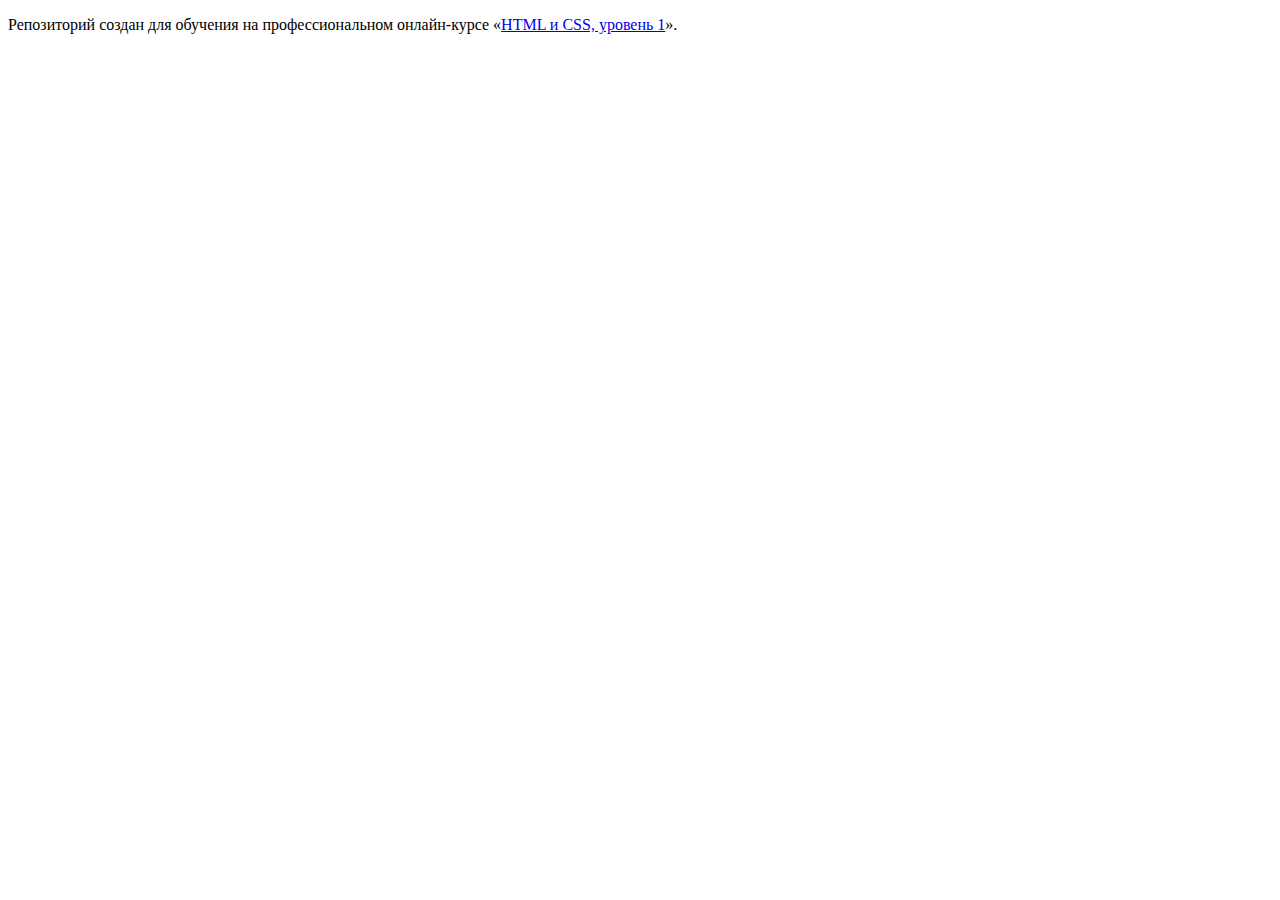
==== index.html @ 2752e054 ":hatching_chick:" ====
<!DOCTYPE html>
<html lang="ru">
  <head>
    <meta charset="utf-8">
    <title>HTML Academy: Девайс</title>
  </head>
  <body>

    <p>Репозиторий создан для обучения на профессиональном онлайн‑курсе «<a href="https://htmlacademy.ru/intensive/htmlcss">HTML и CSS, уровень 1</a>».</p>

  </body>
</html>
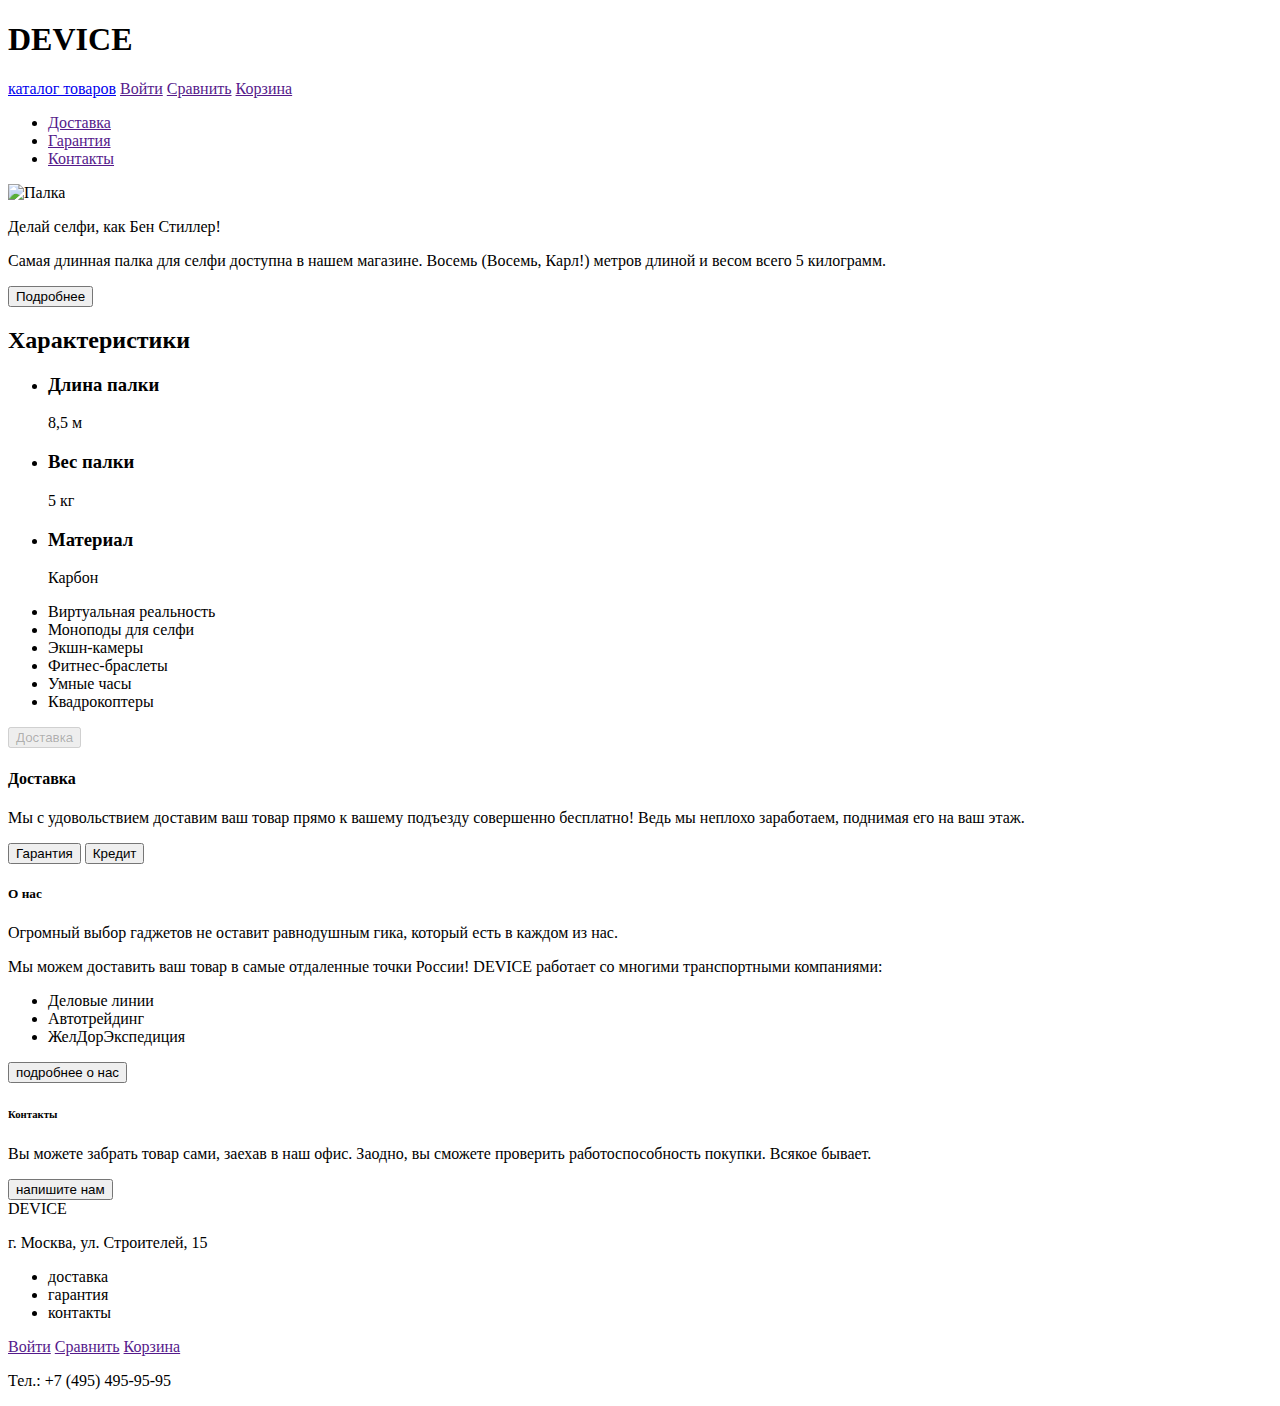
==== commit b6927c51: "разметка главной страницы" ====
--- a/index.html
+++ b/index.html
@@ -4,9 +4,97 @@
     <meta charset="utf-8">
     <title>HTML Academy: Девайс</title>
   </head>
+
   <body>
-
-    <p>Репозиторий создан для обучения на профессиональном онлайн‑курсе «<a href="https://htmlacademy.ru/intensive/htmlcss">HTML и CSS, уровень 1</a>».</p>
+    <header>
+      <nav>
+    <h1>DEVICE</h1>
+    <a href="catalog.html">каталог товаров</a>
+    <a href="">Войти</a>
+    <a href="">Сравнить</a>
+    <a href="">Корзина</a>
+    <ul>
+      <li><a href="">Доставка</a></li>
+      <li><a href="">Гарантия</a></li>
+      <li><a href="">Контакты</a></li>
+    </ul>
+  </nav>
+    </header>
+    <main>
+      <aside><img src="https://via.placeholder.com/150x100" alt="Палка"></aside>
+      <section>
+    <p>Делай селфи, как Бен Стиллер!</p>
+    <p>Самая длинная палка для селфи доступна в нашем магазине. Восемь (Восемь, Карл!) метров длиной и весом всего 5 килограмм.</p>
+      <button type="button">Подробнее</button>
+        </section>
+      <section>
+        <h2>Характеристики</h2>
+        <ul>
+          <li>
+          <h3>Длина палки</h3>
+          <p>8,5 м</p>
+        </li>
+          <li>
+          <h3>Вес палки</h3>
+          <p>5 кг</p>
+        </li>
+          <li>
+            <h3>Материал</h3>
+            <p>Карбон</p>
+          </li>
+        </ul>
+        </section>
+    <section>
+      <ul>
+        <li>Виртуальная реальность</li>
+        <li>Моноподы для селфи</li>
+        <li>Экшн-камеры</li>
+        <li>Фитнес-браслеты</li>
+        <li>Умные часы</li>
+        <li>Квадрокоптеры</li>
+      </ul>
+    </section>
+    <section>
+      <button type="button" disabled>Доставка</button>
+      <h4>Доставка</h4>
+      <p> Мы с удовольствием доставим ваш товар прямо к вашему подъезду совершенно бесплатно! Ведь мы неплохо заработаем, поднимая его на ваш этаж. </p>
+      <button type="button">Гарантия</button>
+      <button type="button">Кредит</button>
+    </section>
+    <section>
+      <h5>О нас</h5>
+      <p>Огромный выбор гаджетов не оставит равнодушным гика, который есть в каждом из нас.</p>
+      <p>Мы можем доставить ваш товар в самые отдаленные точки России! DEVICE работает со многими транспортными компаниями: </p>
+      <ul>
+        <li>Деловые линии</li>
+        <li>Автотрейдинг</li>
+        <li>ЖелДорЭкспедиция</li>
+      </ul>
+      <button type="button">подробнее о нас</button>
+    </section>
+    <section>
+      <h6>Контакты</h6>
+      <p>Вы можете забрать товар сами, заехав в наш офис. Заодно, вы сможете проверить работоспособность покупки. Всякое бывает.</p>
+      <button type="button">напишите нам</button>
+    </section>
+</main>
 
   </body>
+  <footer>
+    <section>
+    <h7>DEVICE</h7>
+    <p> г. Москва, ул. Строителей, 15 </p>
+  </section>
+  <section>
+    <ul>
+      <li>доставка</li>
+      <li>гарантия</li>
+      <li>контакты</li>
+    </ul>
+  </section>
+  <a href="">Войти</a>
+  <a href="">Сравнить</a>
+  <a href="">Корзина</a>
+  <p>Тел.: +7 (495) 495-95-95</p>
+</footer>
 </html>
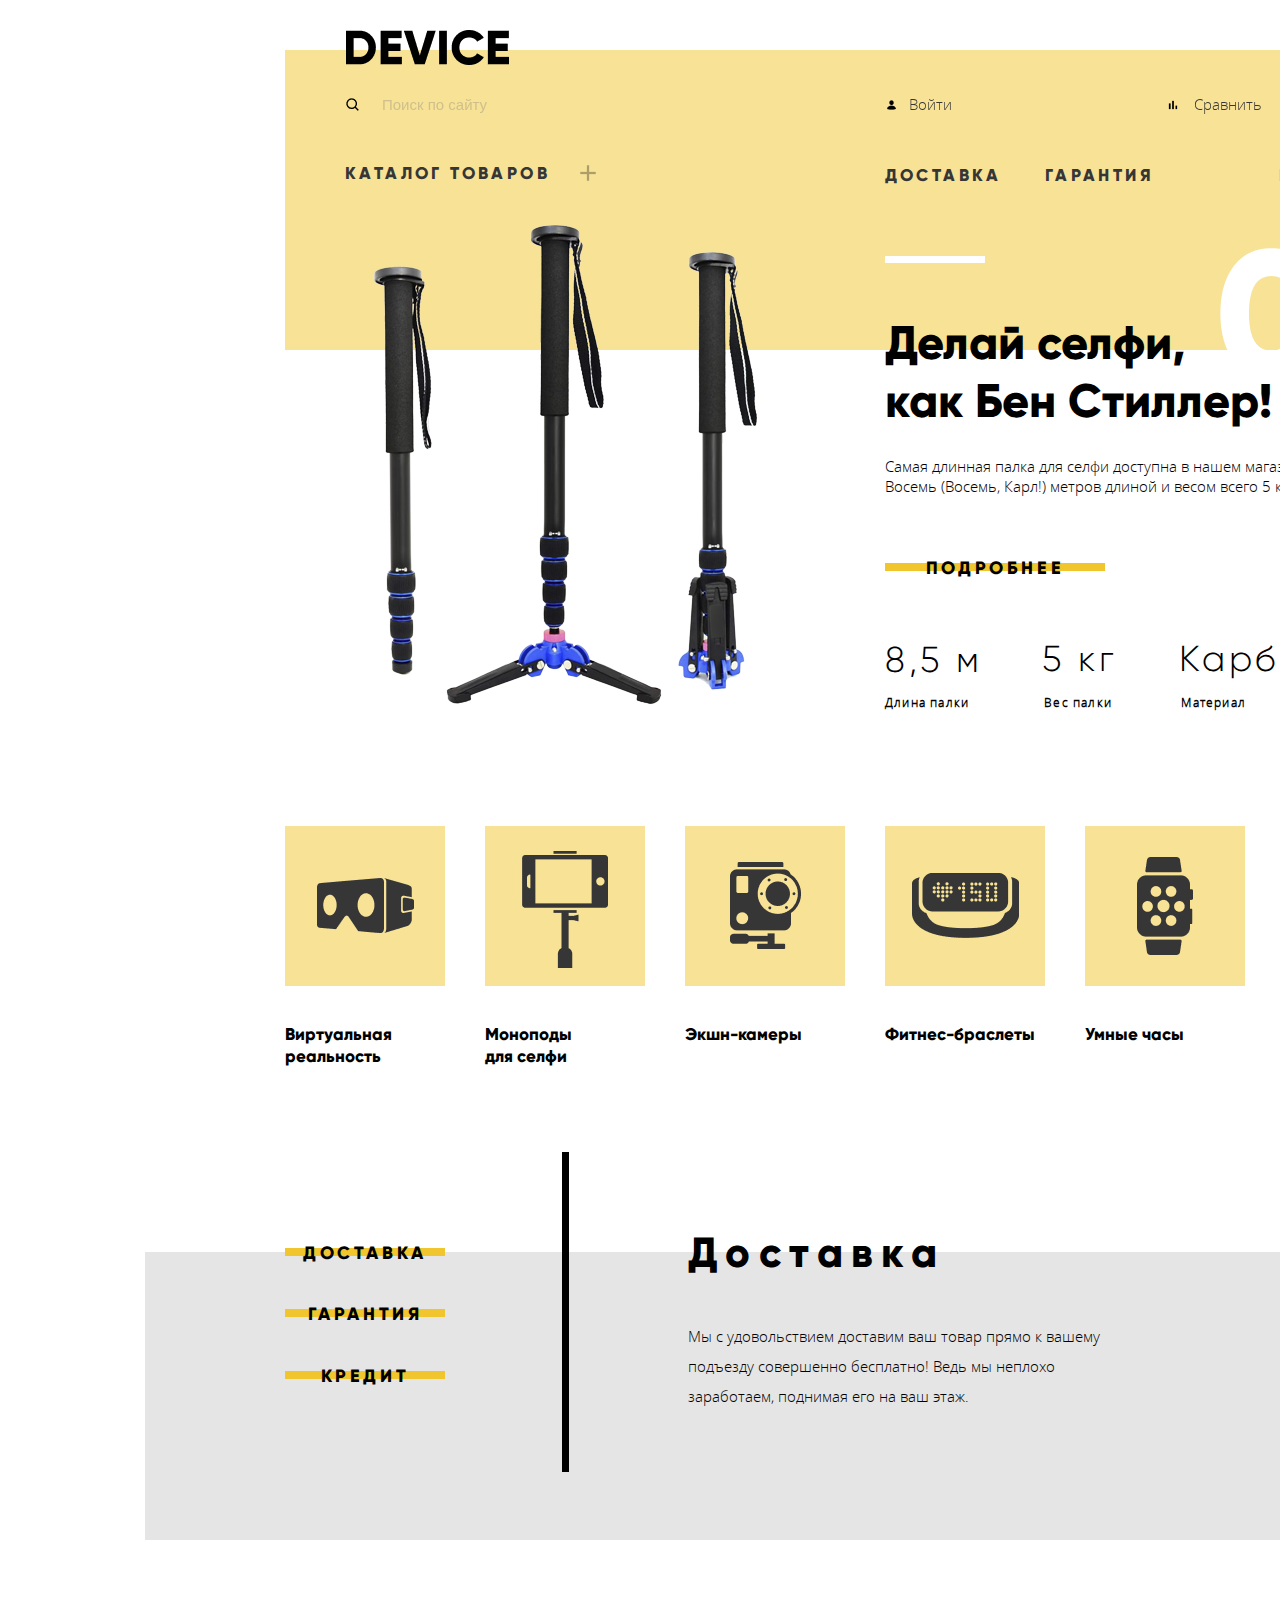
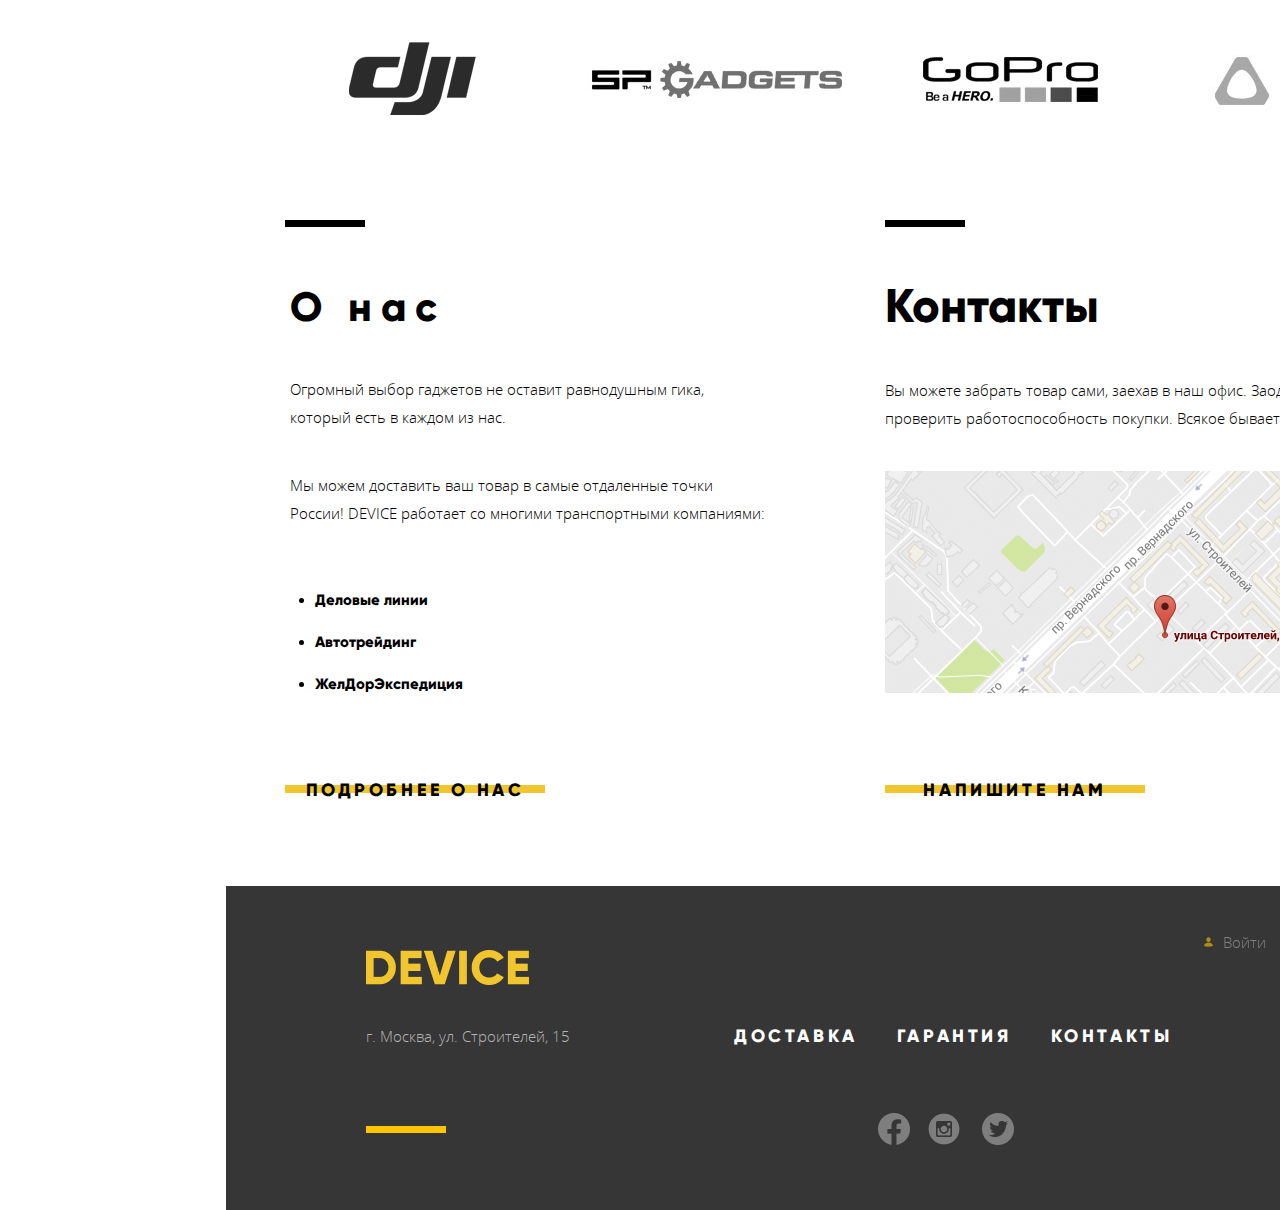
==== commit f42450ff: "1" ====
--- a/index.html
+++ b/index.html
@@ -1,100 +1,189 @@
 <!DOCTYPE html>
-<html lang="ru">
+<html class="page" lang="ru">
   <head>
     <meta charset="utf-8">
     <title>HTML Academy: Девайс</title>
+    <link rel="stylesheet" href="css/style.css">
   </head>
-
-  <body>
-    <header>
-      <nav>
-    <h1>DEVICE</h1>
-    <a href="catalog.html">каталог товаров</a>
-    <a href="">Войти</a>
-    <a href="">Сравнить</a>
-    <a href="">Корзина</a>
-    <ul>
-      <li><a href="">Доставка</a></li>
-      <li><a href="">Гарантия</a></li>
-      <li><a href="">Контакты</a></li>
+  <body class="page-body">
+    <header class="main-header">
+        <aside class="dev"><img src="img/-e-logo1.png" class="rost"></aside>
+        <aside class="lupa"><img src="img/lupa.png"></aside>
+        <div class="searh-box">
+        <asied><input class="search-txt" type="text" name="" placeholder="Поиск по сайту"></asied>
+        <div class="invis hids"><button type="button" class="searh-button">Найти</button>
+        <img src="img/Line 3.png" class="line3"></img></div>
+      </div>
+      <nav class="main-navigation">
+    <div class="upper"><a style="color:#363636" class="navigation cat" href="catalog.html">каталог товаров</a>
+    <aside><img src="img/krest.png" class="krest"></aside>
+    </div>
+  <div class="site-navigation-wrapper">
+    <ul class="link-form">
+    <li class="login-link rost"><a style="color:#363636" href=""><img src="img/black-man.png" class="black ">Войти</a><li>
+    <li class="sravnit rost"><a style="color:#363636" href=""><img src="img/black-stats.png" class="black-s ">Сравнить</a></li>
+    <li class="trash rost"><a style="color:#363636" href=""><img src="img/group.png" class="black-t ">Корзина</a><li>
+  </ul>
+      <ul class="site-navigation">
+      <li class="navigation del"><a href="" style="color:#363636">Доставка</a></li>
+      <li class="navigation gar"><a href="" style="color:#363636">Гарантия</a></li>
+      <li class="navigation kon"><a href="" style="color:#363636">Контакты</a></li>
     </ul>
+  </div>
   </nav>
+    <img class="Rectangle2" src="img/Rectangle 2.png">
+    <img class="figure" src="img/01.png">
     </header>
-    <main>
-      <aside><img src="https://via.placeholder.com/150x100" alt="Палка"></aside>
-      <section>
-    <p>Делай селфи, как Бен Стиллер!</p>
-    <p>Самая длинная палка для селфи доступна в нашем магазине. Восемь (Восемь, Карл!) метров длиной и весом всего 5 килограмм.</p>
-      <button type="button">Подробнее</button>
-        </section>
-      <section>
-        <h2>Характеристики</h2>
-        <ul>
-          <li>
-          <h3>Длина палки</h3>
-          <p>8,5 м</p>
+    <main class="container">
+      <section class="card-item">
+        <aside><img class="pic" src="img/slider-1 1@2x.png" width="384px" height="486px" alt="Палка"></aside>
+      <section class="specifications">
+    <p class="description-name">Делай селфи,<br> как Бен Стиллер!</p>
+    <p class="description">Самая длинная палка для селфи доступна в нашем магазине.<br>Восемь (Восемь, Карл!) метров длиной и весом всего 5 килограмм.</p>
+      <button class="button ditail-button" type="button">Подробнее</button>
+        <ul class="specifications-list">
+          <li class="specifications-item">
+          <p class="title">8,5 м</p>
+          <h3 class="des">Длина палки</h3>
         </li>
-          <li>
-          <h3>Вес палки</h3>
-          <p>5 кг</p>
+          <li class="specifications-item">
+          <p class="title ves">5 кг</p>
+          <h3 class="des1">Вес палки</h3>
         </li>
-          <li>
-            <h3>Материал</h3>
-            <p>Карбон</p>
+          <li class="specifications-item">
+            <p class="title karbon">Карбон</p>
+            <h3 class="des2">Материал</h3>
           </li>
         </ul>
-        </section>
-    <section>
-      <ul>
-        <li>Виртуальная реальность</li>
-        <li>Моноподы для селфи</li>
-        <li>Экшн-камеры</li>
-        <li>Фитнес-браслеты</li>
-        <li>Умные часы</li>
-        <li>Квадрокоптеры</li>
+      </section>
+    </section>
+    <section class="product-type">
+      <ul class="product-list">
+        <li class="product-item"><img src="img/popular-1.png" width="97px" height="55px" class="art"></li>
+        <li class="product-item"><img src="img/popular-2.png" width="86px" height="117px" class="art risunok"></li>
+        <li class="product-item"><img src="img/popular-3.png" width="71px" height="87px" class="art"></li>
+        <li class="product-item"><img src="img/popular-4.png" width="107px" height="65px" class="art"></li>
+        <li class="product-item"><img src="img/popular-5.png" width="56px" height="98px" class="art"></li>
+        <li class="product-item"><img src="img/popular-6.png" width="132px" height="69px" class="art"></li>
+        <li class="item-name word">Виртуальная реальность</li>
+        <li class="item-name word">Моноподы <br>для селфи</li>
+        <li class="item-name word">Экшн-камеры</li>
+        <li class="item-name word">Фитнес-браслеты</li>
+        <li class="item-name word">Умные часы</li>
+        <li class="item-name word">Квадрокоптеры</li>
       </ul>
     </section>
-    <section>
-      <button type="button" disabled>Доставка</button>
-      <h4>Доставка</h4>
-      <p> Мы с удовольствием доставим ваш товар прямо к вашему подъезду совершенно бесплатно! Ведь мы неплохо заработаем, поднимая его на ваш этаж. </p>
-      <button type="button">Гарантия</button>
-      <button type="button">Кредит</button>
-    </section>
-    <section>
-      <h5>О нас</h5>
-      <p>Огромный выбор гаджетов не оставит равнодушным гика, который есть в каждом из нас.</p>
-      <p>Мы можем доставить ваш товар в самые отдаленные точки России! DEVICE работает со многими транспортными компаниями: </p>
-      <ul>
+    <div class="info-bar">
+    <section class="info">
+      <div class="info-button">
+        <ul class="info-prise">
+      <li><button class="possibility-button" type="button" autoactiv>Доставка</button></li>
+      <li class="info1"><button class="possibility-button" type="button">Гарантия</button></li>
+      <li class="info2"><button class="possibility-button" type="button">Кредит</button></li>
+    </ul>
+    </div>
+    <div><img src="img/Rectangle 12.png" width="7px" height="320px" class="Re12"></div>
+<div class="info-text">
+      <h4 class="description-name dost">Доставка</h4>
+      <p class="info-text1"> Мы с удовольствием доставим ваш товар прямо к вашему<br> подъезду совершенно бесплатно! Ведь мы неплохо<br> заработаем, поднимая его на ваш этаж. </p>
+    </div>
+</section>
+<div><img  class="mailman" src="img/delivery 2.svg" width="136px" height="164px"></div>
+</div>
+    <div class="sponsors">
+      <img src="img/logo-10.png" width="260px" height="100px" class="sponsors-pic piic1">
+      <img src="img/logo-30.png" width="260px" height="100px" class="sponsors-pic piic2">
+      <img src="img/logo-20.png" width="260px" height="100px" class="sponsors-pic piic3">
+      <img src="img/logo-40.png" width="260px" height="100px" class="sponsors-pic piic4">
+    </div>
+    <section class="history">
+    <section class="about">
+      <img src="img/Rectangle 13.png" width="80px" height="7px" class="re13">
+      <h5 class="description-name onas">О нас</h5>
+      <p class="text564">Огромный выбор гаджетов не оставит равнодушным гика,<br> который есть в каждом из нас.</p>
+      <p class="text123">Мы можем доставить ваш товар в самые отдаленные точки<br> России! DEVICE работает со многими транспортными компаниями: </p>
+      <ul class="transport-company">
         <li>Деловые линии</li>
         <li>Автотрейдинг</li>
         <li>ЖелДорЭкспедиция</li>
       </ul>
-      <button type="button">подробнее о нас</button>
+      <button class="about-button" type="button">подробнее о нас</button>
     </section>
-    <section>
-      <h6>Контакты</h6>
-      <p>Вы можете забрать товар сами, заехав в наш офис. Заодно, вы сможете проверить работоспособность покупки. Всякое бывает.</p>
-      <button type="button">напишите нам</button>
+    <section class="contact">
+      <img src="img/Rectangle 13.png" width="80px" height="7px" class="re14">
+      <h6 class="description-name title123">Контакты</h6>
+      <p class="text234">Вы можете забрать товар сами, заехав в наш офис. Заодно, вы сможете проверить работоспособность покупки. Всякое бывает.</p>
+      <aside class="map2"><img src="img/map 1.png" width="560px" height="222px" class="map"></aside>
+      <button class="write" type="button">напишите нам</button>
     </section>
+  </section>
 </main>
-
+<script src="js/script.js" type="text/javascript"></script>
   </body>
-  <footer>
-    <section>
-    <h7>DEVICE</h7>
-    <p> г. Москва, ул. Строителей, 15 </p>
-  </section>
-  <section>
-    <ul>
-      <li>доставка</li>
-      <li>гарантия</li>
-      <li>контакты</li>
+  <footer class="page-footer-main-footer">
+    <section class="footer">
+      <aside class="footer-pic"><img src="img/-e-logo.png" width="163.3px" height="34.96px" class="rost">
+      <p class="footer-text"> г. Москва, ул. Строителей, 15 </p>
+    </aside>
+  <section class="footer-navigation">
+    <ul class="manuscript-copy">
+      <li><a style="color:#FFFFFF" href="" class="rost footer-dev">доставка</a></li>
+      <li><a style="color:#FFFFFF" href="" class="rost footer-gar">гарантия</a></li>
+      <li><a style="color:#FFFFFF" href="" class="rost footer-cont">контакты</a></li>
     </ul>
-  </section>
-  <a href="">Войти</a>
-  <a href="">Сравнить</a>
-  <a href="">Корзина</a>
-  <p>Тел.: +7 (495) 495-95-95</p>
+      </section>
+      <section >
+        <ul class="exile">
+  <li><a style="color: hsl(0,0%,70%)" href="" class="rost1"><img src="img/chelovek.png" class="login-link">Войти</a></li>
+  <li><a style="color: hsl(0,0%,70%)" href="" class="rost1 sraw"><img src="img/stats.png" class="login-link">Сравнить</a></li>
+  <li><a style="color: hsl(0,0%,70%);" href="" class="rost1 trash-box"><img src="img/icon_cart.png" class="login-link">Корзина</a></li>
+</ul>
+  <p class="footer-tel">Тел.: +7 (495) 495-95-95</p>
+    </section>
+    </section>
+    <div class="social-1">
+   <ul class="social">
+      <li><a class="social-button face" href=""><img src="img/aaa.png" width="32px" height="32px" class="social-pic"></a></li>
+      <li><a class="social-button inst" href=""><img src="img/bbb.png" width="32px" height="32px" class="social-pic"></a></li>
+      <li><a class="social-button" href=""><img src="img/ccc.png" width="32px" height="32px" class="social-pic"></a></li>
+      </ul>
+      </div>
+      <aside class="Rectangle"><img src="img/Rectangle 15.png"></aside>
+      <aside class="Vector"><img src="img/Vector4.png" class="rost"></aside>
 </footer>
+<section class="modal pokaz">
+  <button type="button" class="close"></button>
+  <div class="modal-form">
+  <label for="imya" class="label">Ваше имя:</label>
+  <label for="milo" class="label">Ваш e-mail:</label>
+  <input type="name" placeholder="Имя Фамилия" id="imya" class="text-area">
+  <input type="email" placeholder="email@example.com" id="milo" class="text-area">
+</div>
+<div class="text-zone">
+<ul class="zone-list">
+  <li><label for="t" class="label">Текст письма:</label></li>
+  <li><textarea id="t" class="textarea" placeholder="В свободной форме"></textarea></li>
+</ul>
+</div>
+<button class="otpravit" type="submit">Отправить</button>
+</section>
+<section class="super-catalog pokaz">
+<ul class="list-cat1">
+  <li>Виртуальная реальность </li>
+  <li>Моноподы для селфи</li>
+  <li>Экшн-камеры</li>
+</ul>
+<ul class="list-cat2">
+  <li>Фитнес-браслеты</li>
+  <li class="um">Умные часы</li>
+</ul>
+<ul class="list-cat3">
+  <li>Квадрокоптер</li>
+</ul>
+</section>
+<section class="map-modal pokaz">
+  <button type="button" class="close-map"></button>
+  <iframe src="https://www.google.com/maps/embed?pb=!1m18!1m12!1m3!1d2249.1123749473527!2d37.52742931586162!3d55.687034004530055!2m3!1f0!2f0!3f0!3m2!1i1024!2i768!4f13.1!3m3!1m2!1s0x46b54cf65f5c8955%3A0x694710ccd55501e!2z0YPQuy4g0KHRgtGA0L7QuNGC0LXQu9C10LksIDE1LCDQnNC-0YHQutCy0LAsIDExOTMxMQ!5e0!3m2!1sru!2sru!4v1604332512023!5m2!1sru!2sru" width="964" height="562" frameborder="0" style="border:0;" allowfullscreen="" aria-hidden="false" tabindex="0" class="interactive-map"></iframe>
+</section>
+<script src="js/jjs.js" type="text/javascript"></script>
 </html>
--- a/css/style.css
+++ b/css/style.css
@@ -0,0 +1,1778 @@
+:root {
+  --special-yellow: #F7E296;
+  --basic-grey-light: #E5E5E5;
+  --basik-black: #000000;
+  --special-yellow-dark: #F0C52E;
+  --basik-dark: #363636;
+  --basic-white: #FFFFFF;
+  --special-green: #91c92f;
+}
+@font-face {
+	font-family: 'Gilroy';
+	src: url('../fonts/Gilroy-ExtraBold.woff2.eot');
+	src: local('☺'), url('../fonts/Gilroy-ExtraBold.woff2.woff') format('woff'), url('../fonts/Gilroy-ExtraBold.woff2.ttf') format('truetype'), url('../fonts/Gilroy-ExtraBold.woff2.svg') format('svg');
+	font-weight: normal;
+	font-style: normal;
+}
+@font-face {
+	font-family: 'Gilroy';
+	src: url('../fonts/Gilroy-ExtraBold.woff2.eot');
+	src: local('☺'), url('../fonts/Gilroy-ExtraBold.woff2.woff') format('woff'), url('../fonts/Gilroy-ExtraBold.woff2.ttf') format('truetype'), url('../fonts/Gilroy-ExtraBold.woff2.svg') format('svg');
+	font-weight: 800;
+	font-style: normal;
+}
+@font-face {
+  font-family: 'Open Sans';
+  src: url('../fonts/opensans.woff2');
+  src: url('../fonts/opensanslight.woff2');
+}
+@font-face {
+	font-family: 'Gilroy-Light';
+	src: url('../fonts/Radomir Tinkov - Gilroy-Light.eot');
+	src: local('☺'), url('../fonts/Radomir Tinkov - Gilroy-Light.woff') format('woff'), url('../fonts/Radomir Tinkov - Gilroy-Light.ttf') format('truetype'), url('../fonts/Radomir Tinkov - Gilroy-Light.svg') format('svg');
+	font-weight: normal;
+	font-style: normal;
+}
+
+.page{
+  font-family: "Gilroy", sans-serif;
+  height: 100%;
+  margin-top: 50px;
+}
+.page-body{
+  min-height: 100%;
+  display: grid;
+  grid-template-rows: 1fr min-content;
+  align-content: start;
+  justify-content: center;
+  margin-left: 100px;
+
+}
+.name {
+margin-left: 45px;
+}
+body{
+  min-width: 1160px;
+  margin: 0;
+  padding: 0;
+  font-family: "Open Sans";
+  font-weight: 300;
+  font-size: 15px;
+  line-height: 28px;
+  color: var(--basik-black);
+  background-color: var(--basic-white);
+}
+
+img {
+  max-width: 100%;
+  height: auto;
+}
+.krest{
+  position: relative;
+  left: 250px;
+  bottom: -32px;
+}
+.krest1{
+  position: relative;
+  left: 235px;
+  bottom: 19px;
+}
+
+.navigation {
+  font-family: "Gilroy";
+  font-weight: 800;
+  font-size: 17px;
+  line-height: 22px;
+  text-transform: uppercase;
+  letter-spacing: 0.2em;
+  color: var(--basik-black);
+}
+.cat{
+  position: absolute;
+  top: 112.5px;
+  left: 60px;
+}
+.navigation:hover{
+  opacity: 50%;
+}
+.navigation:active{
+  opacity: 20%;
+}
+.main-navigation {
+  font-family: "Open Sans";
+  font-weight: 300;
+  font-size: 15px;
+  line-height: 20px;
+  color: var(--basik-black);
+  display: grid;
+  grid-template-columns: 1fr 1.15fr;
+  margin-top: -7px;
+}
+.link-form{
+  list-style: none;
+  display: flex;
+  position: relative;
+  bottom: 90px;
+  left: -5px;
+}
+.link-form1{
+  list-style: none;
+  display: flex;
+  position: relative;
+  bottom: 90px;
+  left: -5px;
+}
+.sravnit{
+  margin-left: 222px;
+}
+.trash{
+  margin-left: 54px;
+}
+.sravnit1{
+  position: relative;
+  top: -145px;
+  left: 329.5px;
+}
+.trash1{
+  position: relative;
+  top: -165px;
+  left: 466px;
+}
+.black{
+  position:relative;
+  left: 2px;
+  padding-right: 15px;
+}
+.black-s{
+  position: relative;
+  left: -16px;
+
+}
+.black-t{
+  position: relative;
+  top:-1px;
+  left: -12px;
+}
+.black1{
+  position:relative;
+  top: -15px;
+  left: 36px;
+  padding-right: 155px;
+}
+.linl-name{
+  position: relative;
+  top: -15px;
+  left: 44.5px;
+}
+.black-s1{
+  position: relative;
+  left: -10.5px;
+  padding-right: 5px;
+}
+.black-t1{
+  position: relative;
+  top:-1px;
+  left: -13px;
+  padding-right: 0px;
+}
+.gar{
+  margin-left: 43px;
+}
+.kon{
+  margin-left: 125px;
+}
+.kon1{
+  margin-left: 126px;
+}
+.site-navigation{
+  display: flex;
+  list-style: none;
+  margin-top: -55px;
+  margin-left: -5px;
+}
+.site-navigation1{
+  display: flex;
+  list-style: none;
+  margin-top: -115px;
+  margin-left: -5px;
+}
+.main-header {
+  width: 1160px;
+  height: 300px;
+  background-color: var(--special-yellow);
+  position: relative;
+  left: 275px;
+}
+.main-header-catalog {
+  width: 1160px;
+  height: 186px;
+  background-color: var(--special-yellow);
+  margin-left: 200px;
+}
+.dev{
+  position: relative;
+  top: -20px;
+  left: 61px;
+}
+.lupa{
+  position: relative;
+  left: 60.5px;
+  top: -2.5px;
+}
+.searh-box{
+  width: 530px;
+  height: 30px;
+}
+
+.search-txt{
+  position: relative;
+  left: 95px;
+  border: none;
+  background-color: var(--special-yellow);
+  bottom: 31px;
+  font-size: 15px;
+  font-weight: 400;
+  opacity: 30%;
+}
+.search-txt:hover{
+  opacity: 60%;
+}
+
+
+.line3{
+position: relative;
+top: -10px;
+right: 197px;
+opacity: 100%;
+}
+.invis{
+  position: relative;
+  top: -37px;
+  left: 152px;
+}
+.hids{
+  opacity: 0%;
+}
+.searh-txt:hover{
+  opacity: 80%;
+}
+.searh-txt:focus{
+opacity: 100%;
+}
+.site-navigation-wrapper{
+margin: 25px;
+
+}
+.upper{
+  margin-left: 45px;
+  margin-top: -11px;
+}
+.upper1{
+  margin-left: 60px;
+  margin-top: 20px;
+}
+.figure{
+  margin-top: -7px;
+  margin-left: 935px;
+}
+.Rectangle2{
+  position: relative;
+  bottom: -16px;
+  left: 600px;
+}
+.container{
+  width: 1160px;
+  margin-left: 200px;
+
+}
+.card-item{
+  display: grid;
+  grid-template-columns: 1fr 1fr;
+  position: relative;
+  bottom: 86px;
+  left: 105px;
+}
+
+.pic {
+  width: 384px;
+  height: 486px;
+  margin-left: 58px;
+  margin-top: -43px;
+}
+.mailman{
+  margin-left: 685px;
+  position: relative;
+  bottom: 277px;
+  left: 475px;
+}
+.description-name {
+  font-family: "Gilroy", sans-serif;
+  font-style: normal;
+  font-weight: 800;
+  font-size: 47px;
+  line-height: 58px;
+  color: var(--basik-black);
+  margin-top: 50px;
+}
+.description {
+  font-family: "Open Sans";
+  font-weight: 300;
+  font-size: 15px;
+  line-height: 20px;
+  color: var(--basik-black);
+  margin-top: -21px;
+}
+.specifications{
+  margin-left: -10px;
+}
+.specifications-list {
+display: flex;
+justify-content: space-between;
+padding: 0 30px;
+list-style: none;
+margin-top: 12.5px;
+margin-left: -30px;
+}
+.des{
+  font-family: "Open Sans", sans-serif;
+  font-size: 12px;
+  margin-top: -36px;
+  position: relative;
+  top: 0px;
+  left: 0px;
+  letter-spacing: 0.1em;
+}
+.des1{
+  font-family: "Open Sans", sans-serif;
+  font-size: 12px;
+  margin-top: -36px;
+  position: relative;
+  top: 1px;
+  left: -61px;
+  letter-spacing: 0.1em;
+}
+.des2{
+  font-family: "Open Sans", sans-serif;
+  font-size: 12px;
+  margin-top: -36px;
+  position: relative;
+  top: 0px;
+  left: -114px;
+  letter-spacing: 0.1em;
+}
+.karbon{
+  position: relative;
+  top: -1px;
+  left: -116px;
+}
+.product-type{
+  width: 1160px;
+  margin-top: -19px;
+}
+.product-list{
+  display: grid;
+  grid-template-columns: 1fr 1fr 1fr 1fr 1fr 1fr;
+  column-gap: 40px;
+  list-style: none;
+  margin-left: 35px;
+}
+.product-item {
+  width: 160px;
+  height: 160px;
+  background-color: var(--special-yellow);
+  display: grid;
+  list-style: none;
+}
+.product-item:hover{
+  background-color: #F0C52E;
+}
+.product-item:active{
+  opacity: 60%;
+}
+.ves{
+  margin-top: 35px;
+  margin-left: -63px;
+}
+.word{
+  margin-top: 38px;
+  font-family: "Gilroy", sans-serif;
+  font-weight: 800;
+  font-size: 17px;
+  line-height: 22px;
+}
+.item-name:active{
+  opacity: 20%;
+}
+
+.art{
+  display: block;
+  margin: auto;
+}
+.risunok{
+  position: relative;
+  top: 4px;
+}
+
+.info-bar{
+  margin-top: 184px;
+  margin-left: -65px;
+  width: 1440px;
+  height: 288px;
+  background-color: var(--basic-grey-light);
+  background-image: url("img/Rectangle 12.png");
+  background-repeat: repeat;
+  background-position: center;
+}
+
+.info {
+  width: 1160px;
+  font-family: "Open Sans";
+  font-weight: 300;
+  font-size: 15px;
+  line-height: 28px;
+  color: var(--basik-black);
+  display: grid;
+  grid-template-columns: 1fr 1fr 3fr;
+  column-gap: 40px;
+  position: relative;
+  top: -80px;
+  left: 95px;
+}
+.Re12{
+  position: absolute;
+  top: -20px;
+  left: 322px;
+}
+.re13{
+  position: relative;
+  left: -5px;
+}
+.re14{
+  position: relative;
+  left: 5px;
+}
+.dost{
+  letter-spacing: 0.2em;
+  margin-top: 62px;
+  font-size: 42px;
+}
+.info-prise{
+  list-style: none;
+  line-height: 57px;
+  margin-top: 8px;
+  margin-left: 5px;
+}
+.info1{
+  margin-top: 4px;
+}
+.info2{
+  margin-top: 5px;
+}
+.info-text{
+  position: absolute;
+  top: -10px;
+  left: 448px;
+}
+.info-text1{
+  line-height: 30px;
+  margin-top: -16px;
+}
+.title {
+font-family: "Gilroy-Light";
+font-weight: 300;
+font-size: 36px;
+line-height: 58px;
+letter-spacing: 0.1em;
+}
+.sponsors {
+  display: grid;
+  grid-template-columns: 1fr 1fr 1fr 1fr;
+  margin-top: 90px;
+  margin-left: 15px;
+}
+.catalog-link{
+color: black;
+font-family: "Gilroy", sans-serif;
+font-size: 16px;
+font-weight: 800;
+opacity: 0.3;
+}
+.catalog-link:hover{
+  opacity: 0.6;
+}
+
+.catalog-link:active{
+  opacity: 1;
+  }
+.piic4{
+  margin-left: 100px;
+}
+.piic3{
+  margin-left: 88px;
+}
+.piic1{
+  margin-left: 60px;
+}
+.piic2{
+  margin-left: 75px;
+}
+.sponsors-pic{
+filter: grayscale(100%);
+}
+.sponsors-pic:hover{
+  filter: grayscale(0);
+}
+.history{
+  width: 1160px;
+  margin-top: 80px;
+  margin-left: 80px;
+  display: grid;
+  grid-template-columns: 1fr 1fr;
+  column-gap: 100px;
+}
+.onas{
+  font-size: 41px;
+  margin-top: 46px;
+  letter-spacing: 0.2em;
+}
+.map{
+  margin-top: 15px;
+  margin-left: 5px;
+}
+.map2{
+  margin-top: 24.5px;
+  width: 570px;
+  height: 225px;
+}
+.about {
+  font-family: "Open Sans";
+  font-weight: 300;
+  font-size: 15px;
+  line-height: 28px;
+  color: var(--basik-black);
+  line-height: 1.5;
+}
+.transport-company {
+  font-family: "Gilroy";
+  font-weight: 800;
+  font-size: 15px;
+  line-height: 38px;
+  color: var(--basik-black);
+  margin-top: 52px;
+  margin-left: -15px;
+  line-height: 42px;
+}
+.contact {
+  font-family: "Open Sans";
+  font-weight: 300;
+  font-size: 15px;
+  line-height: 28px;
+  color: var(--basik-black);
+  line-height: 1.5;
+}
+.text234{
+  margin-top: -69px;
+  margin-left: 5px;
+  line-height: 28px;
+}
+.title123{
+  margin-top: 45px;
+  margin-left: 5px;
+}
+.text123{
+  margin-top: 40px;
+  line-height: 28px;
+}
+.text564{
+margin-top: -29px;
+line-height: 28px;
+}
+
+.page-footer-main-footer {
+  width: 1440px;
+  height: 324px;
+  margin: 100px;
+  padding: 0;
+  font-family: "Open Sans";
+  font-weight: 300;
+  font-size: 15px;
+  line-height: 28px;
+  background-color: var(--basik-dark);
+  position: absolute;
+  top: 2386px;
+  left: 126px;
+}
+.page-footer-catalog-footer {
+  width: 1440px;
+  height: 324px;
+  margin-top: -100px;
+  margin-left: 60px;
+  padding: 0;
+  font-family: "Open Sans";
+  font-weight: 300;
+  font-size: 15px;
+  line-height: 28px;
+  background-color: var(--basik-dark);
+}
+.plz{
+  position: relative;
+  top: 100px;
+  left: 50px;
+}
+.footer {
+  display: grid;
+  grid-template-columns: 1fr 1fr 1fr;
+  color: #FFFFFF;
+  margin-top: 112px;
+  margin-left: 140px;
+
+}
+.footer-catalog{
+  margin-top: 100px;
+
+}
+.footer-navigation {
+  font-family: "Gilroy";
+  font-weight: 800;
+  font-size: 18px;
+  line-height: 22px;
+  letter-spacing: 0.2em;
+  text-transform: uppercase;
+  color: #FFFFFF;
+  display: grid;
+  grid-template-columns: 1fr 1fr;
+  margin-top: 1px;
+  margin-left: 15px;
+}
+.footer-navigation1{
+  font-family: "Gilroy";
+  font-weight: 800;
+  font-size: 18px;
+  line-height: 22px;
+  letter-spacing: 0.2em;
+  text-transform: uppercase;
+  color: #FFFFFF;
+  display: grid;
+  grid-template-columns: 1fr 1fr;
+  margin-top: 8px;
+  margin-left: -60px;
+}
+.footer-navigation-contact{
+  position: relative;
+  top: 22px;
+}
+.footer-pic{
+  margin-top: -48px;
+  margin-left: 0px;
+}
+.footer-pic1{
+  margin-top: -36px;
+  margin-left: -50px;
+}
+.footer-text{
+  margin-top: 29px;
+  color: hsl(0,0%,70%);
+}
+.footer-dev{
+  position: relative;
+  top: -4.5px;
+  left: 9px;
+}
+.footer-gar{
+  position: relative;
+  top: -4.5px;
+  left: 13px;
+}
+.footer-cont{
+  position: relative;
+  top: -4.5px;
+  left: 17px;
+}
+.social {
+  display: grid;
+  grid-template-columns: 1fr 1fr 1fr;
+  column-gap: 2px;
+  list-style: none;
+  margin-left: 280px;
+}
+.social-1{
+  width: 480px;
+  margin-left: 327px;
+  margin-top: 40px;
+}
+.social-1-footer{
+  width: 480px;
+  margin-left: 280px;
+  margin-top: 45px;
+}
+.social-button{
+  position: relative;
+  top: 3.5px;
+  left: 1px;
+}
+.twit{
+  position: relative;
+  top: 3.5px;
+  left: -1px;
+}
+.social-pic{
+  opacity: 60%;
+}
+.social-pic:hover{
+  opacity: 100%;
+}
+.social-pic:active{
+  opacity: 30%;
+}
+.inst{
+  position: relative;
+  left: 1px;
+}
+.face{
+  position: relative;
+  left: 5px;
+}
+.new{
+  position: relative;
+  top: 28.5px;
+  left: 270px;
+}
+.exile{
+  width: 322px;
+  display: grid;
+  grid-template-columns: 1fr 1fr 1fr;
+  margin-top: -70px;
+  margin-right: 140px;
+  list-style: none;
+}
+.sraw{
+  margin-left: 2px;
+}
+.trash-box{
+  margin-left: 26px;
+}
+.exile-point{
+  color: hsl(0,0%,70%);
+}
+.manuscript-copy {
+  list-style: none;
+  display: grid;
+  grid-template-columns: 1fr 1fr 1fr;
+  column-gap: 35px;
+  margin-left: -95px;
+  margin-top: 30px;
+}
+.login-link{
+  padding-right: 10px;
+  padding-bottom: 1px;
+}
+.login-link1{
+position: relative;
+top: -110px;
+left: 0px;
+}
+.chelovek{
+  margin-left: -215px;
+  padding-right: 170px;
+}
+.footer-tel{
+  margin-left: 195px;
+  margin-top: 63px;
+  color: hsl(0,0%,70%);
+}
+.footer-tel1{
+  margin-left: 79px;
+  margin-top: -125px;
+  color: hsl(0,0%,70%);
+}
+.Rectangle{
+  position: relative;
+  left: 140px;
+  bottom: 51px;
+}
+.Rectangle1{
+  position: relative;
+  left: 90px;
+  bottom: 53px;
+}
+.Vector{
+  position: relative;
+  left: 1273px;
+  bottom: 80px;
+}
+.Vector1{
+  position: relative;
+  left: 1223px;
+  bottom: 81px;
+}
+
+a {
+  text-decoration: none;
+}
+.button{
+  background-image: url('../img/Rectangle 3.png');
+  background-repeat: no-repeat;
+  background-color: white;
+  background-position: 0, 6px;
+  width: 220px;
+  height: 22px;
+  padding-top: 2px;
+  border: none;
+  text-transform: uppercase;
+  font-size: 18px;
+}
+.button:hover{
+  background-repeat: repeat;
+}
+.but{
+  font-family: "Gilroy", sans-serif;
+  font-size: 16px;
+  font-weight: 800;
+  letter-spacing: 0.1em;
+  text-transform: uppercase;
+  padding-bottom: 4px;
+}
+.but:hover{
+  background-color: #d9d9d9;
+}
+.but:active{
+  opacity: 0.6;
+}
+.info-button{
+  margin-top: 45px;
+  line-height: 50px;
+
+}
+.ditail-button{
+  margin-top: 45px;
+  font-size: 18px;
+  text-transform: uppercase;
+  padding-top: 1px;
+  font-family: "Gilroy", sans-serif;
+  font-size: 18px;
+  font-weight: 800;
+  letter-spacing: 0.2em;
+}
+.ditail-button:hover{
+  width: 220px;
+  height: 40px;
+}
+.possibility-button{
+  background-image: url('../img/Rectangle 4.png');
+  background-repeat: no-repeat;
+  background-color: var(--basik-grey);
+  background-position: 0, -6px;
+  width: 160px;
+  height: 22px;
+  border: none;
+  font-size: 18px;
+  text-transform: uppercase;
+  padding-top: 1px;
+  font-family: "Gilroy", sans-serif;
+  font-size: 18px;
+  font-weight: 800;
+  letter-spacing: 0.2em;
+}
+.possibility-button:hover{
+  background-repeat: repeat;
+  height: 40px;
+}
+.possibility-button:active{
+  width: 280px;
+  background-image: none;
+  background-color: var(--basik-black);
+  color: var(--special-yellow);
+  text-align: left;
+  padding-left: 35px;
+}
+.show-button{
+  width: 200px;
+  height: 22px;
+  border: none;
+  background-image: url('../img/Rectangle 3.png');
+  background-repeat: no-repeat;
+  background-position: 0, 4px;
+  background-color: var(--basik-grey);
+  position: relative;
+  left: 71px;
+  top: 24px;
+  font-size: 18px;
+  text-transform: uppercase;
+  padding-top: 1px;
+  font-family: "Gilroy", sans-serif;
+  font-size: 18px;
+  font-weight: 800;
+  letter-spacing: 0.2em;
+}
+.show-button:hover{
+  height: 40px;
+  background-repeat: repeat;
+}
+.show-button:active{
+color: hsl(0,0%,38%);
+}
+.searh-button{
+  position: relative;
+  top: -30px;
+  left: 247px;
+  background-color: var(--basic-yellow);
+  border: 2px solid black;
+  width: 84px;
+  height: 50px;
+  text-transform: uppercase;
+  opacity: 100%;
+}
+.searh-button:hover{
+  color: white;
+  background-color: var(--basik-black);
+}
+.searh-button:active{
+  color: hsl(0,0%,30%);
+}
+.write{
+  margin-top: 97px;
+  margin-left: 5px;
+  background-image: url('../img/Rectangle 5.png');
+  background-repeat: no-repeat;
+  background-position: 0, -16px;
+  background-color: white;
+  border: none;
+  width: 260px;
+  height: 22px;
+  font-size: 18px;
+  text-transform: uppercase;
+  padding-top: 1px;
+  font-family: "Gilroy", sans-serif;
+  font-size: 18px;
+  font-weight: 800;
+  letter-spacing: 0.2em;
+}
+.write:hover{
+  height: 40px;
+  background-repeat: repeat;
+}
+.write:active{
+  color: hsl(0,0%,38%);
+}
+.close:hover{
+  background-color: var(--special-yellow-dark);
+}
+.close:active{
+  background-color: var(--special-yellow);
+}
+.about-button{
+  margin-top: 58px;
+  margin-left: -5px;
+  background-image: url('../img/Rectangle 5.png');
+  background-repeat: no-repeat;
+  background-position: 0, -16px;
+  background-color: white;
+  border: none;
+  width: 260px;
+  height: 22px;
+  font-size: 18px;
+  text-transform: uppercase;
+  padding-top: 1px;
+  font-family: "Gilroy", sans-serif;
+  font-size: 18px;
+  font-weight: 800;
+  letter-spacing: 0.2em;
+}
+.about-button:hover{
+  height: 40px;
+  background-repeat: repeat;
+}
+.about-button:active{
+  color: hsl(0,0%,38%);
+}
+.catalog-nav{
+  position: relative;
+  top: -5px;
+  left: 260px;
+  margin-top: 50px;
+  margin-bottom: 50px;
+
+}
+.monopods-nav{
+  display: flex;
+  margin-left: -51px;
+  margin-top: -13px;
+  list-style: none;
+  justify-content: space-around;
+  width: 400px;
+  font-size: 14px;
+}
+.monoItems{
+  position: relative;
+  top: -0.8px;
+  left: 42px;
+}
+.monoMain{
+  position: relative;
+  top: -0.8px;
+  left: 36px;
+}
+.monoSelf{
+  position: relative;
+  top: -0.8px;
+  left: 50px;
+}
+.strelka{
+  position: relative;
+  top: -32px;
+  right: -71.8px;
+}
+.strelka1{
+  position: relative;
+  top: -32.5px;
+  right: -212.5px;
+}
+.monopods-link{
+  color: black;
+  opacity: 0.3;
+}
+.monopods-link:hover{
+  opacity: 0.6;
+}
+.monopods-link:active{
+  opacity: 0.1;
+}
+.catalog-list{
+  padding-left: 0px;
+  padding-bottom: 25px;
+}
+.catalog-container{
+  margin-top: -40px;
+}
+.user-name{
+  position: relative;
+  top: -90px;
+  left: 58px;
+}
+.user-name1{
+  position: relative;
+  top: -73px;
+  left: -210px;
+  font-family: "Open Sans", sans-serif;
+  font-style: normal;
+  font-weight: 300;
+  font-size: 15px;
+}
+.sravnit-footer{
+  position: relative;
+  top: -160px;
+  left: 28px;
+}
+.sravnit-footer-pic{
+  margin-top: 2px;
+  padding-top: 25px;
+  padding-right: 13px;
+}
+.trash-footer{
+  position: relative;
+  top: -190px;
+  left: 161px;
+}
+.exit-footer{
+  position: relative;
+  top: -117px;
+  left: -20px;
+}
+.label-footer{
+  position: relative;
+  top: -162px;
+  left: 28px;
+}
+.label-footer-tr{
+  position: relative;
+  top: -190px;
+  left: 163px;
+}
+.exit-link-footer{
+position: relative;
+top: 0.5px;
+left: -2px;
+}
+.text-pic3{
+  position: absolute;
+  top: 530px;
+  font-family: "Gilroy", sans-serif;
+  font-style: normal;
+  font-weight: 800;
+  font-size: 18px;
+  letter-spacing: 0.05em;
+}
+.text-pic4{
+  position: absolute;
+  top: 1033px;
+  font-family: "Gilroy", sans-serif;
+  font-style: normal;
+  font-weight: 800;
+  font-size: 18px;
+  letter-spacing: 0.05em;
+}
+.text-pic5{
+  position: absolute;
+  top: 534px;
+  left: 269px;
+}
+.text-pic6{
+  position: absolute;
+  top: 534px;
+  left: 669px;
+}
+.text-pic7{
+  position: absolute;
+  top: 1035px;
+  left: 269px;
+}
+.text-pic8{
+  position: absolute;
+  top: 1035px;
+  left: 669px;
+}
+.merge{
+  width: 972px;
+  height: 70px;
+  background-color: var(--basic-grey-light);
+  margin-top: -16px;
+  margin-left: -100px;
+}
+.merge-text{
+  margin-left: 72px;
+  padding-top: 21px;
+  text-transform: uppercase;
+  font-family: "Gilroy", sans-serif;
+  font-size: 16px;
+  font-weight: 800;
+  letter-spacing: 0.1em;
+}
+.filters{
+  height: 1269px;
+  width: 465px;
+  text-align: center;
+  background-color: var(--basic-grey-light);
+  margin-top: 16px;
+  margin-left: -6px;
+}
+.filter1{
+  height: 70px;
+  width: 468px;
+  background-color: #DCDCDC;
+  margin-top: -16px;
+  margin-left: 0px;
+}
+.filter-text{
+  text-align: center;
+  text-transform: uppercase;
+  padding-top: 22px;
+  font-family: "Gilroy", sans-serif;
+  font-size: 16px;
+  font-weight: 800;
+  letter-spacing: 0.1em;
+  margin-top: -7.5px;
+  margin-left: 6.5px;
+}
+.filter-range{
+  position: relative;
+  left: 75px;
+  margin-top: 91px;
+  margin-left: -7px;
+}
+.range{
+  position: relative;
+  top: -2px;
+  font-style: normal;
+  font-weight: 300;
+  font-size: 14px;
+
+
+}
+#range1{
+  background: linear-gradient(90deg, #91c92f 60%, #DCDCDC 60%);
+  width: 200px;
+  height: 2px;
+  -webkit-appearance: none;
+  position: relative;
+}
+#range1::-webkit-slider-thumb{
+  -webkit-appearance: none;
+  width: 20px;
+  height: 20px;
+  border-radius: 50%;
+  background-color: white;
+  background-image: url('../img/Ellipse 9.svg');
+  background-repeat: no-repeat;
+  background-size: 4px 4px;
+  background-position: center;
+}
+.out1{
+  position: absolute;
+  top: 28.5px;
+  left: 234px;
+  font-family: "Gilroy-Light", sans-serif;
+  font-size: 14px;
+  font-weight: 400;
+}
+.thumb2{
+  position: relative;
+  top: -20.7px;
+  left: 136px;
+  width: 20px;
+  height: 20px;
+  border-radius: 50%;
+  background-color: white;
+  background-image: url('../img/Ellipse 9.svg');
+  background-repeat: no-repeat;
+  background-size: 4px 4px;
+  background-position: center;
+}
+.text-thumb2{
+  position: relative;
+  top: -18px;
+  left: -85.5px;
+  font-family: "Gilroy-Light", sans-serif;
+  font-size: 14px;
+  font-weight: 400;
+}
+.Rectangle27{
+  position: relative;
+  top: 73px;
+  right: -72px;
+}
+.Rectangle27-2{
+  position: relative;
+  top: -5px;
+  left: 72px;
+}
+.Rectangle27-3{
+  position: relative;
+  top: -3.5px;
+  left: 72px;
+}
+.cost{
+  font-family: "Gilroy", sans-serif;
+  font-size: 14px;
+  letter-spacing: 0.1em;
+  font-weight: 900;
+  margin-left: -116px;
+  margin-top: -28px;
+}
+.color-text{
+  margin-left: -163.5px;
+  margin-top: -0.5px;
+  font-family: "Gilroy", sans-serif;
+  font-size: 14px;
+  font-weight: 800;
+  letter-spacing: 0.1em;
+}
+.color{
+  margin-top: -1.5px;
+  margin-left: 22px;
+  font-family: "Open Sans", sans-serif;
+  font-size: 14px;
+  font-weight: 300;
+}
+.color-list{
+  list-style: none;
+  line-height: 40px;
+  text-align: left;
+  margin-left: 140px;
+}
+ .checkbox{
+   border-color: 1px solid black;
+ }
+.Bluetooth-text{
+  margin-top: 0px;
+  margin-left: -127px;
+  font-family: "Gilroy", sans-serif;
+  font-size: 14px;
+  font-weight: 900;
+  letter-spacing: 0.1em;
+}
+.radio{
+  list-style: none;
+  margin-left: 155px;
+  margin-top: -1px;
+  text-align: left;
+  line-height: 40px;
+  position: relative;
+}
+.store{
+  display: grid;
+  grid-template-columns: 1fr 2fr;
+  column-gap: 50px;
+  margin-left: 65px;
+
+}
+.store-product{
+  position: relative;
+  margin-left: 50px;
+  width: 972px;
+}
+.sortirovka{
+  position: absolute;
+  top: 6px;
+  left: 132px;
+  list-style: none;
+  display: flex;
+}
+.sortirovka-position1{
+ padding-right: 32px;
+ opacity: 0.3;
+ font-size: 14px;
+}
+.sortirovka-position1:hover{
+  opacity: 0.6;
+}
+.sortirovka-position1:active{
+  opacity: 1;
+}
+.nap{
+  position: absolute;
+  top: 30px;
+  right: 244px;
+}
+.nap1{
+  position: absolute;
+  top: 30px;
+  right: 278px;
+  transform: rotate(180deg);
+  opacity: 0.3;
+}
+.nap:hover{
+  opacity: 0.6;
+}
+.nap:active{
+  opacity: 1;
+}
+.product-position{
+  width: 760px;
+  display: grid;
+  grid-template-columns: 1fr 1fr;
+  column-gap: 30px;
+  list-style: none;
+  padding: 150px;
+  margin-top: -79.8px;
+  margin-left: -170px;
+
+}
+.next-page{
+  position: relative;
+  top: -75px;
+  left: -24px;
+  width: 760px;
+  height: 70px;
+  background-color: var(--basic-grey-light);
+
+}
+.isis{
+  list-style: none;
+  display: flex;
+  position: absolute;
+  top: 3px;
+  right: 337px;
+  z-index: 1;
+}
+
+.isis1{
+  margin-right: 31px;
+}
+.isis2{
+  margin-right: 31px;
+}
+
+.next{
+  position: absolute;
+  right: 0px;
+  top: 0px;
+  background-color: var(--basic-grey-light);
+  border: none;
+  width: 120px;
+  height: 70px;
+}
+.before{
+  position: absolute;
+  top: 0px;
+  left: 0px;
+  background-color: var(--basic-grey-light);
+  border: none;
+  width: 120px;
+  height: 70px;
+}
+.contact-text{
+  position: relative;
+  top: -22px;
+}
+.expert{
+  margin-left: -5px;
+  width: 360px;
+  height: 380px;
+  background: url('../img/item-1 1.png');
+}
+.add{
+  position: relative;
+  top: -195px;
+  left: 95px;
+  font-size: 13px;
+  letter-spacing: 0.1em;
+}
+.exit{
+  position: relative;
+  opacity: 0%;
+}
+.exit1{
+  position: relative;
+  top: -70px;
+  opacity: 0%;
+}
+.exit:hover{
+opacity: 100%;
+}
+.exit1:hover{
+opacity: 100%;
+}
+.expert1{
+  width: 360px;
+  height: 380px;
+  background: url('../img/item-2 1.png');
+}
+.expert2{
+  width: 360px;
+  height: 380px;
+  background: url('../img/item-3 1.png');
+  margin-top: 98px;
+  margin-left: -5px;
+}
+.expert3{
+  width: 360px;
+  height: 380px;
+  background: url('../img/item-4 1.png');
+  margin-top: 98px;
+  margin-left: 1px;
+}
+.Rectangle32{
+
+  position: relative;
+}
+.Rectangle32:hover{
+
+}
+.buy{
+  width: 200px;
+  height: 22px;
+  border: none;
+  background-image: url('../img/Rectangle 3.png');
+  background-repeat: no-repeat;
+  background-position: 0, 6px;
+  background-color: var(--basik-grey);
+  position: relative;
+  top: -210px;
+  left: 78px;
+  text-transform: uppercase;
+  padding-top: 1px;
+  font-family: "Gilroy", sans-serif;
+  font-size: 18px;
+  font-weight: 800;
+  letter-spacing: 0.2em;
+}
+.buy:hover{
+  background-repeat: repeat;
+  width: 200px;
+  height: 40px;
+}
+.buy:active{
+  color: hsl(0,0%,38%);
+}
+.mishura{
+  position: relative;
+  top: -20px;
+  left: -4px;
+}
+.check{
+  appearance: none;
+  position: absolute;
+}
+.che{
+  position: relative;
+}
+.ch3{
+  margin-top: -2px;
+}
+.ch4{
+  margin-top: -1px;
+}
+.ch5{
+  margin-top: -1px;
+}
+.check-label{
+ padding-left: 45px;
+
+}
+.check-label2{
+
+}
+.check-label:before{
+content: "";
+display: block;
+width: 20px;
+height: 20px;
+border: 2px solid var(--basik-black);
+position: absolute;
+top: 8px;
+left: 3px;
+border-radius: 2px;
+z-index: 1;
+}
+.check-label:hover{
+  opacity: 0.6;
+}
+.check-label:active{
+  opacity: 1;
+}
+.check-label:after{
+  content: "";
+  display: block;
+  width: 20px;
+  height: 20px;
+  background-image: url('../img/Vector (1).svg');
+  background-repeat: no-repeat;
+  background-size: 14px 14px;
+  position: absolute;
+  top: 13px;
+  left: 8px;
+  z-index: 2;
+  opacity: 0%;
+}
+.check:checked + .check-label:after{
+opacity: 100%;
+}
+.radio1{
+  position: relative;
+
+}
+.radio-input {
+  appearance: none;
+  position: absolute;
+}
+.radio-label{
+  padding-left: 50px;
+  font-family: "Open Sans", sans-serif;
+  font-size: 14px;
+  font-weight: 300;
+}
+
+.radio-label:before{
+content: "";
+display: block;
+width: 20px;
+height: 20px;
+border: 2px solid var(--basik-black);
+border-radius: 50%;
+position: absolute;
+top: 9px;
+left: 10px;
+z-index: 1;
+}
+.radio-label:hover {
+  opacity:  0.6;
+}
+.radio-label:active{
+  opacity:  1;
+}
+.radio-label:after{
+  content: "";
+  display: block;
+  width: 8px;
+  height: 8px;
+  background-color: var(--basik-black);
+  border-radius: 50%;
+  position: absolute;
+  top: 17px;
+  left: 17.5px;
+  z-index: 2;
+  opacity: 0%;
+}
+.radio-input:checked + .radio-label:after{
+opacity: 100%;
+}
+.radio1{
+  position: relative;
+}
+.rost:hover{
+  opacity: 60%;
+}
+.rost:active{
+  opacity: 30%;
+}
+.rost1{
+  opacity: 60%;
+}
+.rost1:hover{
+  opacity: 100%;
+}
+.rost1:active{
+  opacity: 30%;
+}
+.modal{
+  width: 960px;
+  height: 550px;
+  background-color: white;
+  position: absolute;
+  top: 1187px;
+  left: 400px;
+  border: 1px solid black;
+}
+.close{
+  position: absolute;
+  top: 20px;
+  right: 20px;
+  width: 55px;
+  height: 55px;
+  border-radius: 50%;
+  background-color: var(--special-yellow);
+  border: none;
+  background-image: url('../img/close.svg');
+  background-repeat: no-repeat;
+  background-position: center;
+}
+.modal-form{
+  width: 770px;
+  margin-top: 80px;
+  margin-left: 100px;
+  display: grid;
+  grid-template-columns: 1fr 1fr;
+  column-gap: 30px;
+}
+
+.text-area{
+  width: 345px;
+  height: 50px;
+  background-color: #f2f2f2;
+  border: none;
+  margin-top: 10px;
+  padding-left: 15px;
+}
+.text-area:hover{
+  background-color: #eaeaea;
+}
+.text-area:focus{
+  border-radius: 0%;
+  background-color: white;
+  border: 2px solid var(--special-yellow);
+}
+.textarea{
+  margin-top: 0px;
+  width: 745px;
+  height: 167px;
+  background-color: #f2f2f2;
+  border: none;
+  resize: none;
+  padding-top: 15px;
+  padding-left: 15px;
+}
+.text-zone{
+margin-top: 12px;
+margin-left: 60px;
+}
+.zone-list{
+  list-style: none;
+  line-height: 35px;
+}
+.otpravit{
+  width: 200px;
+  height: 22px;
+  border: none;
+  background-image: url('../img/liniya.png');
+  background-repeat: no-repeat;
+  background-position: 0, 4px;
+  background-color: white;
+  position: relative;
+  left: 101px;
+  top: 20px;
+  font-size: 18px;
+  text-transform: uppercase;
+  padding-top: 1px;
+  font-family: "Gilroy", sans-serif;
+  font-size: 18px;
+  font-weight: 800;
+  letter-spacing: 0.2em;
+}
+.otpravit:hover{
+  height: 40px;
+  background-repeat: repeat;
+}
+.pokaz{
+display: none;
+}
+.pokaz-show{
+  display: block;
+}
+.super-catalog{
+  width: 1160px;
+  height: 146px;
+  position: absolute;
+  top: 204px;
+  left: 365px;
+  background-color: var(--special-yellow);
+}
+.super-catalog1{
+  width: 1160px;
+  height: 146px;
+  position: absolute;
+  top: 235px;
+  left: 200px;
+  background-color: var(--special-yellow);
+}
+.list-cat1{
+  position: relative;
+  top: -10px;
+  left: 20px;
+  list-style: none;
+  line-height: 35px;
+  font-size: 15px;
+}
+.list-cat2{
+  position: absolute;
+  top: -11px;
+  left: 260px;
+  list-style: none;
+  line-height: 35px;
+  font-size: 15px;
+}
+.list-cat3{
+  position: absolute;
+  top: -9px;
+  left: 440px;
+  list-style: none;
+  font-size: 15px;
+
+}
+.um{
+  margin-left: 2px;
+}
+.map-modal{
+  position: absolute;
+  top: 1860px;
+  left: 445px;
+  width: 994px;
+  height: 593px;
+}
+.interactive-map{
+  margin-top: 3px;
+  margin-left: 15px;
+}
+.close-map{
+  position: absolute;
+  top: 25px;
+  left: 903px;
+  width: 55px;
+  height: 55px;
+  border-radius: 50%;
+  background-color: var(--special-yellow);
+  border: none;
+  background-image: url('../img/close.svg');
+  background-repeat: no-repeat;
+  background-position: center;
+  opacity: 0.35;
+}
